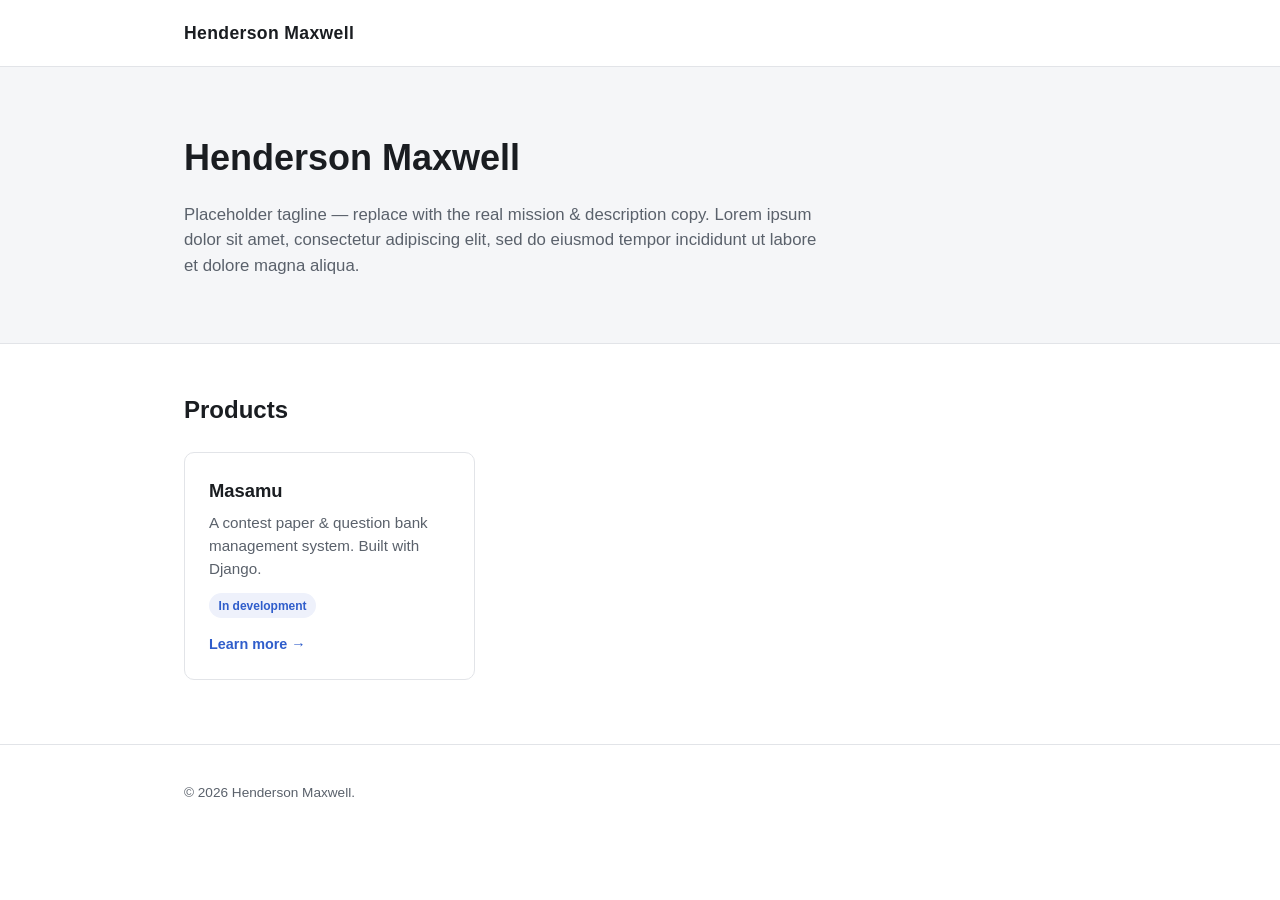
==== index.html @ d7d246d4 "Initial commit." ====
<!DOCTYPE html>
<html lang="en">
<head>
  <meta charset="UTF-8">
  <meta name="viewport" content="width=device-width, initial-scale=1.0">
  <title>Henderson Maxwell</title>
  <meta name="description" content="Henderson Maxwell — placeholder landing page.">
  <link rel="stylesheet" href="css/style.css">
</head>
<body>

  <header class="site-header">
    <div class="container header-inner">
      <span class="logo">Henderson Maxwell</span>
    </div>
  </header>

  <main>
    <section class="hero">
      <div class="container">
        <h1>Henderson Maxwell</h1>
        <p class="tagline">
          Placeholder tagline — replace with the real mission &amp; description copy.
          Lorem ipsum dolor sit amet, consectetur adipiscing elit, sed do eiusmod
          tempor incididunt ut labore et dolore magna aliqua.
        </p>
      </div>
    </section>

    <section class="products" id="products">
      <div class="container">
        <h2>Products</h2>
        <div class="product-grid">

          <!-- Product card. Copy this <article> block to add another product. -->
          <article class="product-card">
            <h3 class="product-name">Masamu</h3>
            <p class="product-description">
              A contest paper &amp; question bank management system. Built with Django.
            </p>
            <p class="product-status">
              <span class="badge badge-dev">In development</span>
            </p>
            <a class="product-link" href="masamu/">
              Learn more &rarr;
            </a>
          </article>
          <!-- End product card -->

        </div>
      </div>
    </section>
  </main>

  <footer class="site-footer">
    <div class="container">
      <p>&copy; 2026 Henderson Maxwell.</p>
    </div>
  </footer>

</body>
</html>
---- css/style.css ----
:root {
  --bg: #ffffff;
  --bg-alt: #f5f6f8;
  --text: #1a1d21;
  --text-muted: #5a616b;
  --accent: #2f5dcb;
  --border: #e2e4e8;
  --card-bg: #ffffff;
  --badge-bg: #eef1fb;
  --badge-text: #2f5dcb;
}

@media (prefers-color-scheme: dark) {
  :root {
    --bg: #14161a;
    --bg-alt: #1b1e23;
    --text: #eceef1;
    --text-muted: #a3a9b2;
    --accent: #7ea0ff;
    --border: #2b2f36;
    --card-bg: #1b1e23;
    --badge-bg: #202844;
    --badge-text: #a9bdff;
  }
}

* {
  box-sizing: border-box;
}

body {
  margin: 0;
  font-family: -apple-system, BlinkMacSystemFont, "Segoe UI", Roboto, Helvetica, Arial, sans-serif;
  background: var(--bg);
  color: var(--text);
  line-height: 1.5;
}

.container {
  max-width: 960px;
  margin: 0 auto;
  padding: 0 1.5rem;
}

a {
  color: var(--accent);
}

.site-header {
  border-bottom: 1px solid var(--border);
}

.header-inner {
  padding: 1.25rem 1.5rem;
}

.logo {
  font-weight: 700;
  font-size: 1.1rem;
  letter-spacing: 0.02em;
}

.hero {
  padding: 4rem 0 3rem;
  background: var(--bg-alt);
  border-bottom: 1px solid var(--border);
}

.hero h1 {
  margin: 0 0 1rem;
  font-size: 2.25rem;
}

.tagline {
  max-width: 640px;
  color: var(--text-muted);
  font-size: 1.05rem;
}

.products {
  padding: 3rem 0 4rem;
}

.products h2 {
  margin: 0 0 1.5rem;
  font-size: 1.5rem;
}

.product-grid {
  display: grid;
  grid-template-columns: repeat(auto-fill, minmax(240px, 1fr));
  gap: 1.25rem;
}

.product-card {
  border: 1px solid var(--border);
  background: var(--card-bg);
  border-radius: 10px;
  padding: 1.5rem;
  display: flex;
  flex-direction: column;
  gap: 0.5rem;
}

.product-name {
  margin: 0;
  font-size: 1.15rem;
}

.product-description {
  margin: 0;
  color: var(--text-muted);
  font-size: 0.95rem;
}

.product-status {
  margin: 0.25rem 0 0;
}

.badge {
  display: inline-block;
  font-size: 0.75rem;
  font-weight: 600;
  padding: 0.2rem 0.6rem;
  border-radius: 999px;
  background: var(--badge-bg);
  color: var(--badge-text);
}

.product-link {
  margin-top: auto;
  padding-top: 0.5rem;
  font-weight: 600;
  font-size: 0.9rem;
  text-decoration: none;
}

.product-link:hover {
  text-decoration: underline;
}

.site-footer {
  border-top: 1px solid var(--border);
  padding: 1.5rem 0;
  color: var(--text-muted);
  font-size: 0.85rem;
}

.back-link {
  font-size: 0.9rem;
  text-decoration: none;
  color: var(--text-muted);
}

.back-link:hover {
  color: var(--accent);
}

.cta-group {
  display: flex;
  flex-wrap: wrap;
  gap: 0.75rem;
  margin-top: 1.5rem;
}

.btn {
  display: inline-block;
  padding: 0.65rem 1.25rem;
  border-radius: 8px;
  font-weight: 600;
  font-size: 0.95rem;
  text-decoration: none;
  border: 1px solid transparent;
}

.btn-primary {
  background: var(--accent);
  color: #ffffff;
}

.btn-primary:hover {
  opacity: 0.9;
}

.btn-secondary {
  background: transparent;
  color: var(--text);
  border-color: var(--border);
}

.btn-secondary:hover {
  border-color: var(--accent);
  color: var(--accent);
}

.section {
  padding: 3rem 0;
}

.section + .section {
  border-top: 1px solid var(--border);
}

.section h2 {
  margin: 0 0 1.25rem;
  font-size: 1.5rem;
}

.feature-list {
  list-style: none;
  margin: 0;
  padding: 0;
  display: grid;
  grid-template-columns: repeat(auto-fill, minmax(220px, 1fr));
  gap: 1.25rem;
}

.feature-list li {
  border: 1px solid var(--border);
  background: var(--card-bg);
  border-radius: 10px;
  padding: 1.25rem;
}

.feature-list h3 {
  margin: 0 0 0.4rem;
  font-size: 1rem;
}

.feature-list p {
  margin: 0;
  color: var(--text-muted);
  font-size: 0.9rem;
}

.callout {
  background: var(--bg-alt);
  border: 1px solid var(--border);
  border-radius: 10px;
  padding: 1.75rem;
  text-align: center;
}

.callout h2 {
  margin: 0 0 0.5rem;
}

.callout p {
  margin: 0 0 1rem;
  color: var(--text-muted);
}
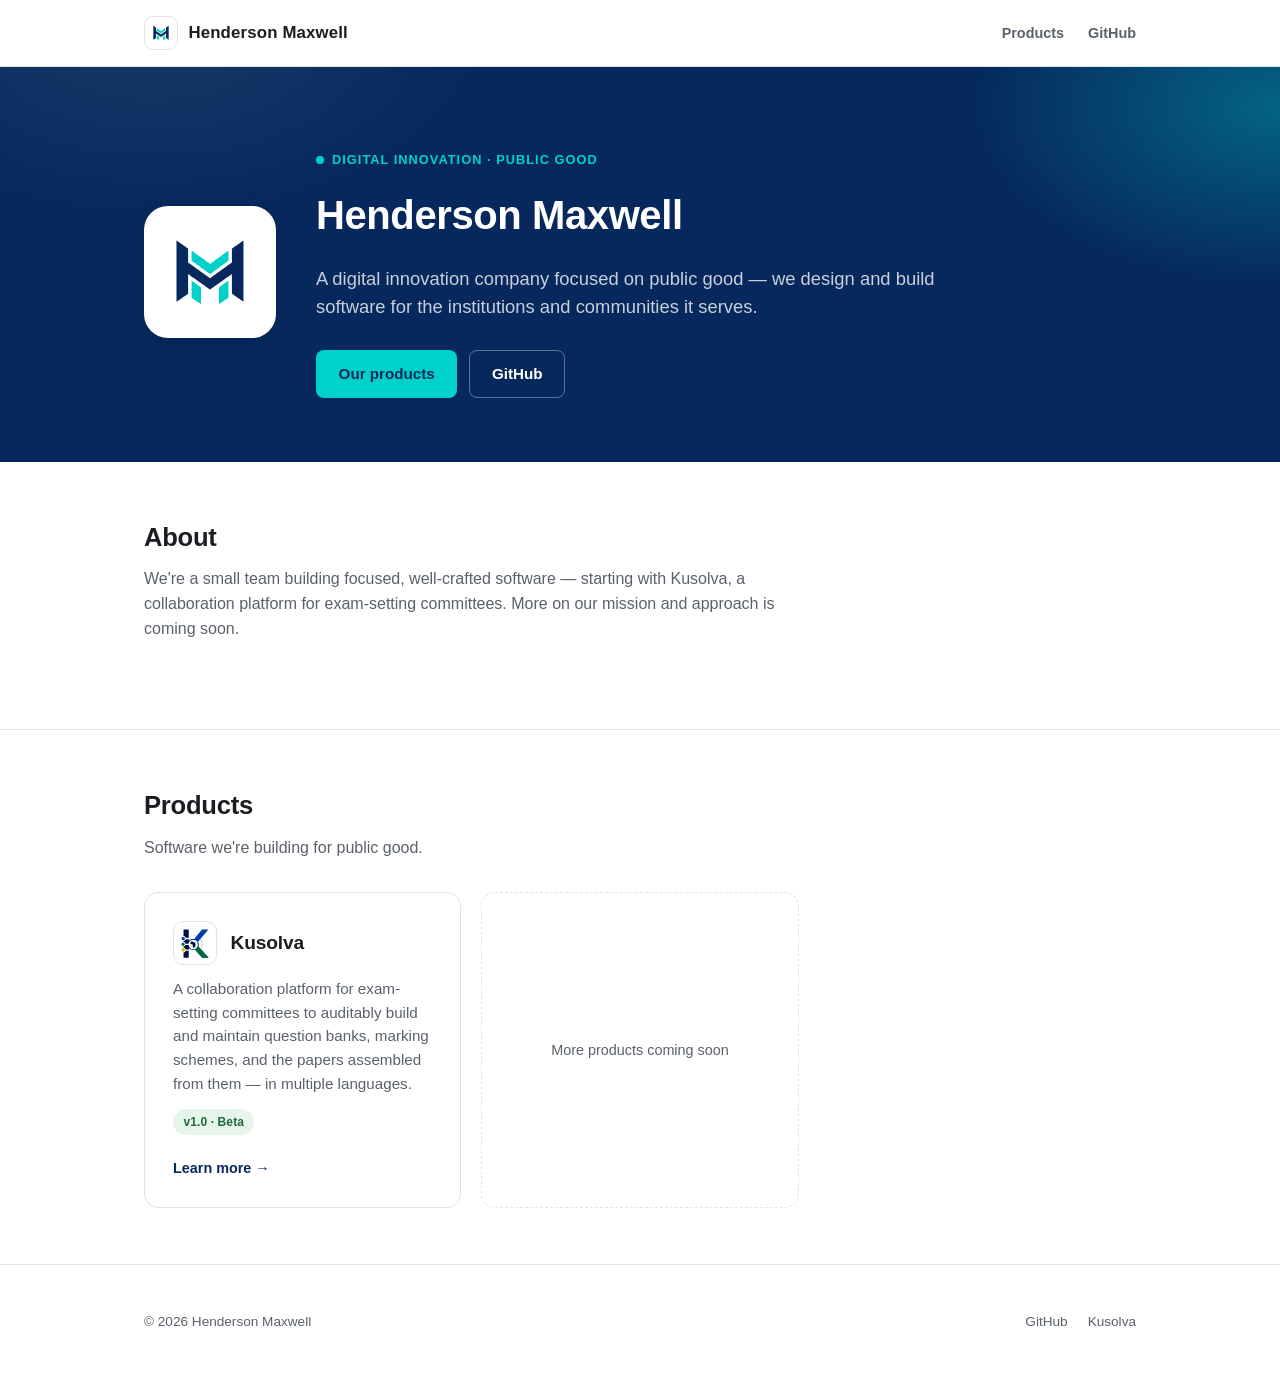
==== commit e8e6d8c9: "[design] finished the initial site for the kusolva project." ====
--- a/index.html
+++ b/index.html
@@ -4,48 +4,82 @@
   <meta charset="UTF-8">
   <meta name="viewport" content="width=device-width, initial-scale=1.0">
   <title>Henderson Maxwell</title>
-  <meta name="description" content="Henderson Maxwell — placeholder landing page.">
+  <meta name="description" content="Henderson Maxwell — a digital innovation company focused on public good.">
+  <link rel="icon" type="image/svg+xml" href="henderson-maxwell-mark.svg">
   <link rel="stylesheet" href="css/style.css">
 </head>
 <body>
 
   <header class="site-header">
     <div class="container header-inner">
-      <span class="logo">Henderson Maxwell</span>
+      <a class="brand" href="/">
+        <span class="brand-mark"><img src="henderson-maxwell-mark.svg" alt="" width="34" height="34"></span>
+        <span class="brand-name">Henderson Maxwell</span>
+      </a>
+      <nav class="site-nav">
+        <a href="#products">Products</a>
+        <a href="https://github.com/henderson-maxwell" target="_blank" rel="noopener noreferrer">GitHub</a>
+      </nav>
     </div>
   </header>
 
   <main>
     <section class="hero">
-      <div class="container">
-        <h1>Henderson Maxwell</h1>
-        <p class="tagline">
-          Placeholder tagline — replace with the real mission &amp; description copy.
-          Lorem ipsum dolor sit amet, consectetur adipiscing elit, sed do eiusmod
-          tempor incididunt ut labore et dolore magna aliqua.
-        </p>
+      <div class="container hero-inner">
+        <span class="hero-mark"><img src="henderson-maxwell-mark.svg" alt="Henderson Maxwell" width="132" height="132"></span>
+        <div class="hero-content">
+          <p class="eyebrow">Digital innovation &middot; Public good</p>
+          <h1>Henderson Maxwell</h1>
+          <p class="tagline tagline-lg">
+            A digital innovation company focused on public good — we design
+            and build software for the institutions and communities it serves.
+          </p>
+          <div class="cta-group">
+            <a class="btn btn-primary" href="#products">Our products</a>
+            <a class="btn btn-secondary" href="https://github.com/henderson-maxwell" target="_blank" rel="noopener noreferrer">GitHub</a>
+          </div>
+        </div>
       </div>
     </section>
 
-    <section class="products" id="products">
+    <section class="section" id="about">
       <div class="container">
-        <h2>Products</h2>
+        <div class="section-head">
+          <h2>About</h2>
+          <p>
+            We're a small team building focused, well-crafted software —
+            starting with Kusolva, a collaboration platform for exam-setting
+            committees. More on our mission and approach is coming soon.
+          </p>
+        </div>
+      </div>
+    </section>
+
+    <section class="section" id="products">
+      <div class="container">
+        <div class="section-head">
+          <h2>Products</h2>
+          <p>Software we're building for public good.</p>
+        </div>
         <div class="product-grid">
 
-          <!-- Product card. Copy this <article> block to add another product. -->
           <article class="product-card">
-            <h3 class="product-name">Masamu</h3>
+            <div class="product-card-head">
+              <span class="product-mark"><img src="kusolva/kusolva-mark.svg" alt="" width="44" height="44"></span>
+              <h3 class="product-name">Kusolva</h3>
+            </div>
             <p class="product-description">
-              A contest paper &amp; question bank management system. Built with Django.
+              A collaboration platform for exam-setting committees to
+              auditably build and maintain question banks, marking schemes,
+              and the papers assembled from them — in multiple languages.
             </p>
-            <p class="product-status">
-              <span class="badge badge-dev">In development</span>
-            </p>
-            <a class="product-link" href="masamu/">
-              Learn more &rarr;
-            </a>
+            <p class="product-status"><span class="badge badge-success">v1.0 &middot; Beta</span></p>
+            <a class="product-link" href="kusolva/">Learn more &rarr;</a>
           </article>
-          <!-- End product card -->
+
+          <article class="product-card placeholder" aria-hidden="true">
+            More products coming soon
+          </article>
 
         </div>
       </div>
@@ -53,8 +87,12 @@
   </main>
 
   <footer class="site-footer">
-    <div class="container">
-      <p>&copy; 2026 Henderson Maxwell.</p>
+    <div class="container footer-inner">
+      <p>&copy; 2026 Henderson Maxwell</p>
+      <div class="footer-links">
+        <a href="https://github.com/henderson-maxwell" target="_blank" rel="noopener noreferrer">GitHub</a>
+        <a href="kusolva/">Kusolva</a>
+      </div>
     </div>
   </footer>
 
--- a/css/style.css
+++ b/css/style.css
@@ -1,13 +1,34 @@
+/* ==========================================================================
+   Henderson Maxwell — shared design system
+   Brand tokens default to Henderson Maxwell (navy / teal). A product page
+   can override --accent, --accent-contrast, --brand-2, --ink and --glow
+   by loading a small stylesheet after this one (see kusolva/kusolva.css).
+   ========================================================================== */
+
 :root {
+  /* neutrals */
   --bg: #ffffff;
   --bg-alt: #f5f6f8;
   --text: #1a1d21;
   --text-muted: #5a616b;
-  --accent: #2f5dcb;
   --border: #e2e4e8;
   --card-bg: #ffffff;
-  --badge-bg: #eef1fb;
-  --badge-text: #2f5dcb;
+
+  /* Henderson Maxwell brand (default) */
+  --ink: #06285c;         /* always-dark brand surface (hero/header bands) */
+  --ink-contrast: #ffffff;
+  --glow: #00d2ca;        /* accent line/dot decoration on --ink surfaces */
+
+  --accent: #06285c;             /* links, icons, borders in light mode */
+  --accent-contrast: #ffffff;    /* text placed on a solid --accent surface */
+  --brand-2: #049a93;            /* secondary accent, e.g. hover/underline */
+
+  --badge-bg: #e5f9f8;
+  --badge-text: #05625d;
+  --badge-success-bg: #e6f4ea;
+  --badge-success-text: #1e6b3c;
+
+  --shadow: 0 1px 2px rgba(20, 24, 33, 0.04), 0 8px 24px rgba(20, 24, 33, 0.06);
 }
 
 @media (prefers-color-scheme: dark) {
@@ -16,11 +37,19 @@
     --bg-alt: #1b1e23;
     --text: #eceef1;
     --text-muted: #a3a9b2;
-    --accent: #7ea0ff;
     --border: #2b2f36;
     --card-bg: #1b1e23;
-    --badge-bg: #202844;
-    --badge-text: #a9bdff;
+
+    --accent: #00d2ca;
+    --accent-contrast: #06285c;
+    --brand-2: #5ce8e1;
+
+    --badge-bg: #123b3a;
+    --badge-text: #6fe4dd;
+    --badge-success-bg: #163625;
+    --badge-success-text: #6fd497;
+
+    --shadow: 0 1px 2px rgba(0, 0, 0, 0.24), 0 8px 24px rgba(0, 0, 0, 0.32);
   }
 }
 
@@ -33,11 +62,12 @@
   font-family: -apple-system, BlinkMacSystemFont, "Segoe UI", Roboto, Helvetica, Arial, sans-serif;
   background: var(--bg);
   color: var(--text);
-  line-height: 1.5;
+  line-height: 1.55;
+  -webkit-font-smoothing: antialiased;
 }
 
 .container {
-  max-width: 960px;
+  max-width: 1040px;
   margin: 0 auto;
   padding: 0 1.5rem;
 }
@@ -46,65 +76,254 @@
   color: var(--accent);
 }
 
+h1, h2, h3 {
+  font-weight: 700;
+  letter-spacing: -0.01em;
+}
+
+/* ---------- header ---------- */
+
 .site-header {
   border-bottom: 1px solid var(--border);
+  background: var(--bg);
 }
 
 .header-inner {
-  padding: 1.25rem 1.5rem;
-}
-
-.logo {
+  display: flex;
+  align-items: center;
+  justify-content: space-between;
+  gap: 1rem;
+  padding: 1rem 1.5rem;
+}
+
+.brand {
+  display: flex;
+  align-items: center;
+  gap: 0.65rem;
+  text-decoration: none;
+  color: var(--text);
+}
+
+.brand-mark {
+  display: flex;
+  align-items: center;
+  justify-content: center;
+  width: 34px;
+  height: 34px;
+  border-radius: 9px;
+  background: #ffffff;
+  border: 1px solid var(--border);
+  padding: 5px;
+  flex: none;
+}
+
+.brand-mark img {
+  width: 100%;
+  height: 100%;
+  object-fit: contain;
+  display: block;
+}
+
+.brand-name {
   font-weight: 700;
-  font-size: 1.1rem;
-  letter-spacing: 0.02em;
-}
+  font-size: 1.05rem;
+  letter-spacing: 0.01em;
+}
+
+.back-link {
+  display: inline-flex;
+  align-items: center;
+  gap: 0.35rem;
+  font-size: 0.9rem;
+  text-decoration: none;
+  color: var(--text-muted);
+}
+
+.back-link:hover {
+  color: var(--accent);
+}
+
+.site-nav {
+  display: flex;
+  align-items: center;
+  gap: 1.5rem;
+}
+
+.site-nav a {
+  font-size: 0.9rem;
+  font-weight: 600;
+  text-decoration: none;
+  color: var(--text-muted);
+}
+
+.site-nav a:hover {
+  color: var(--accent);
+}
+
+/* ---------- brand hero (dark, always on-brand regardless of theme) ------ */
 
 .hero {
-  padding: 4rem 0 3rem;
-  background: var(--bg-alt);
-  border-bottom: 1px solid var(--border);
+  position: relative;
+  padding: 5rem 0 4rem;
+  background: var(--ink);
+  color: var(--ink-contrast);
+  overflow: hidden;
+}
+
+.hero::before {
+  content: "";
+  position: absolute;
+  inset: 0;
+  background:
+    radial-gradient(560px 320px at 12% -10%, rgba(255, 255, 255, 0.08), transparent 60%),
+    radial-gradient(480px 280px at 100% 10%, color-mix(in srgb, var(--glow) 35%, transparent), transparent 65%);
+  pointer-events: none;
+}
+
+.hero-inner {
+  position: relative;
+  display: flex;
+  align-items: center;
+  gap: 2.5rem;
+}
+
+.hero-content {
+  flex: 1;
+  min-width: 0;
+}
+
+.hero-mark {
+  flex: none;
+  width: 132px;
+  height: 132px;
+  border-radius: 24px;
+  background: #ffffff;
+  padding: 18px;
+  box-shadow: var(--shadow);
+}
+
+.hero-mark img {
+  width: 100%;
+  height: 100%;
+  object-fit: contain;
+  display: block;
+}
+
+.eyebrow {
+  display: inline-flex;
+  align-items: center;
+  gap: 0.5rem;
+  font-size: 0.8rem;
+  font-weight: 700;
+  text-transform: uppercase;
+  letter-spacing: 0.08em;
+  color: var(--glow);
+  margin: 0 0 0.9rem;
+}
+
+.eyebrow::before {
+  content: "";
+  width: 8px;
+  height: 8px;
+  border-radius: 50%;
+  background: var(--glow);
 }
 
 .hero h1 {
   margin: 0 0 1rem;
-  font-size: 2.25rem;
-}
-
-.tagline {
-  max-width: 640px;
-  color: var(--text-muted);
-  font-size: 1.05rem;
-}
-
-.products {
-  padding: 3rem 0 4rem;
-}
-
-.products h2 {
-  margin: 0 0 1.5rem;
-  font-size: 1.5rem;
-}
+  font-size: 2.5rem;
+  color: var(--ink-contrast);
+}
+
+.hero .tagline {
+  max-width: 620px;
+  color: rgba(255, 255, 255, 0.78);
+  font-size: 1.08rem;
+}
+
+.hero .tagline.tagline-lg {
+  font-size: 1.15rem;
+}
+
+/* ---------- sections ---------- */
+
+.section {
+  padding: 3.5rem 0;
+}
+
+.section + .section {
+  border-top: 1px solid var(--border);
+}
+
+.section-head {
+  max-width: 680px;
+  margin: 0 0 2rem;
+}
+
+.section-head h2 {
+  margin: 0 0 0.6rem;
+  font-size: 1.6rem;
+}
+
+.section-head p {
+  margin: 0;
+  color: var(--text-muted);
+}
+
+/* ---------- products grid ---------- */
 
 .product-grid {
   display: grid;
-  grid-template-columns: repeat(auto-fill, minmax(240px, 1fr));
+  grid-template-columns: repeat(auto-fill, minmax(280px, 1fr));
   gap: 1.25rem;
 }
 
 .product-card {
   border: 1px solid var(--border);
   background: var(--card-bg);
+  border-radius: 14px;
+  padding: 1.75rem;
+  display: flex;
+  flex-direction: column;
+  gap: 0.6rem;
+  transition: border-color 0.15s ease, transform 0.15s ease;
+}
+
+.product-card:hover {
+  border-color: var(--accent);
+  transform: translateY(-2px);
+}
+
+.product-card-head {
+  display: flex;
+  align-items: center;
+  gap: 0.85rem;
+  margin-bottom: 0.15rem;
+}
+
+.product-mark {
+  display: flex;
+  align-items: center;
+  justify-content: center;
+  width: 44px;
+  height: 44px;
   border-radius: 10px;
-  padding: 1.5rem;
-  display: flex;
-  flex-direction: column;
-  gap: 0.5rem;
+  background: #ffffff;
+  border: 1px solid var(--border);
+  padding: 6px;
+  flex: none;
+}
+
+.product-mark img {
+  width: 100%;
+  height: 100%;
+  object-fit: contain;
+  display: block;
 }
 
 .product-name {
   margin: 0;
-  font-size: 1.15rem;
+  font-size: 1.2rem;
 }
 
 .product-description {
@@ -116,66 +335,81 @@
 .product-status {
   margin: 0.25rem 0 0;
 }
+
+.product-link {
+  margin-top: auto;
+  padding-top: 0.75rem;
+  font-weight: 600;
+  font-size: 0.9rem;
+  text-decoration: none;
+}
+
+.product-link:hover {
+  text-decoration: underline;
+}
+
+.product-card.placeholder {
+  align-items: center;
+  justify-content: center;
+  text-align: center;
+  color: var(--text-muted);
+  border-style: dashed;
+  font-size: 0.9rem;
+}
+
+.product-card.placeholder:hover {
+  transform: none;
+  border-color: var(--border);
+}
+
+/* ---------- badges ---------- */
 
 .badge {
   display: inline-block;
   font-size: 0.75rem;
-  font-weight: 600;
-  padding: 0.2rem 0.6rem;
+  font-weight: 700;
+  padding: 0.25rem 0.65rem;
   border-radius: 999px;
   background: var(--badge-bg);
   color: var(--badge-text);
-}
-
-.product-link {
-  margin-top: auto;
-  padding-top: 0.5rem;
-  font-weight: 600;
-  font-size: 0.9rem;
-  text-decoration: none;
-}
-
-.product-link:hover {
-  text-decoration: underline;
-}
-
-.site-footer {
-  border-top: 1px solid var(--border);
-  padding: 1.5rem 0;
-  color: var(--text-muted);
-  font-size: 0.85rem;
-}
-
-.back-link {
-  font-size: 0.9rem;
-  text-decoration: none;
-  color: var(--text-muted);
-}
-
-.back-link:hover {
-  color: var(--accent);
-}
+  letter-spacing: 0.01em;
+}
+
+.badge-success {
+  background: var(--badge-success-bg);
+  color: var(--badge-success-text);
+}
+
+.badge-on-dark {
+  background: rgba(255, 255, 255, 0.12);
+  color: var(--ink-contrast);
+}
+
+/* ---------- buttons ---------- */
 
 .cta-group {
   display: flex;
   flex-wrap: wrap;
   gap: 0.75rem;
-  margin-top: 1.5rem;
+  margin-top: 1.75rem;
 }
 
 .btn {
-  display: inline-block;
-  padding: 0.65rem 1.25rem;
+  display: inline-flex;
+  align-items: center;
+  gap: 0.4rem;
+  padding: 0.7rem 1.35rem;
   border-radius: 8px;
   font-weight: 600;
   font-size: 0.95rem;
   text-decoration: none;
   border: 1px solid transparent;
+  cursor: pointer;
 }
 
 .btn-primary {
-  background: var(--accent);
-  color: #ffffff;
+  background: var(--glow);
+  color: var(--ink);
 }
 
 .btn-primary:hover {
@@ -183,69 +417,176 @@
 }
 
 .btn-secondary {
+  background: transparent;
+  color: var(--ink-contrast);
+  border-color: rgba(255, 255, 255, 0.35);
+}
+
+.btn-secondary:hover {
+  border-color: var(--ink-contrast);
+}
+
+/* solid variants for use on light (non-hero) backgrounds */
+.btn-on-light-primary {
+  background: var(--accent);
+  color: var(--accent-contrast);
+}
+
+.btn-on-light-primary:hover {
+  opacity: 0.9;
+}
+
+.btn-on-light-secondary {
   background: transparent;
   color: var(--text);
   border-color: var(--border);
 }
 
-.btn-secondary:hover {
+.btn-on-light-secondary:hover {
   border-color: var(--accent);
   color: var(--accent);
 }
 
-.section {
-  padding: 3rem 0;
-}
-
-.section + .section {
-  border-top: 1px solid var(--border);
-}
-
-.section h2 {
-  margin: 0 0 1.25rem;
-  font-size: 1.5rem;
-}
+/* ---------- feature list ---------- */
 
 .feature-list {
   list-style: none;
   margin: 0;
   padding: 0;
   display: grid;
-  grid-template-columns: repeat(auto-fill, minmax(220px, 1fr));
+  grid-template-columns: repeat(auto-fill, minmax(230px, 1fr));
   gap: 1.25rem;
 }
 
 .feature-list li {
   border: 1px solid var(--border);
   background: var(--card-bg);
-  border-radius: 10px;
-  padding: 1.25rem;
+  border-radius: 12px;
+  padding: 1.4rem;
+}
+
+.feature-icon {
+  display: flex;
+  align-items: center;
+  justify-content: center;
+  width: 38px;
+  height: 38px;
+  border-radius: 9px;
+  background: var(--badge-bg);
+  color: var(--accent);
+  margin-bottom: 0.9rem;
 }
 
 .feature-list h3 {
   margin: 0 0 0.4rem;
-  font-size: 1rem;
+  font-size: 1.02rem;
 }
 
 .feature-list p {
   margin: 0;
   color: var(--text-muted);
-  font-size: 0.9rem;
-}
+  font-size: 0.92rem;
+}
+
+/* ---------- language pills ---------- */
+
+.pill-row {
+  display: flex;
+  flex-wrap: wrap;
+  gap: 0.5rem;
+  margin-top: 1.25rem;
+}
+
+.pill {
+  display: inline-flex;
+  align-items: center;
+  padding: 0.3rem 0.75rem;
+  border-radius: 999px;
+  font-size: 0.8rem;
+  font-weight: 600;
+  border: 1px solid rgba(255, 255, 255, 0.28);
+  color: var(--ink-contrast);
+}
+
+/* ---------- callout ---------- */
 
 .callout {
   background: var(--bg-alt);
   border: 1px solid var(--border);
-  border-radius: 10px;
-  padding: 1.75rem;
+  border-radius: 14px;
+  padding: 2.25rem;
   text-align: center;
 }
 
 .callout h2 {
   margin: 0 0 0.5rem;
+  font-size: 1.4rem;
 }
 
 .callout p {
-  margin: 0 0 1rem;
-  color: var(--text-muted);
-}
+  margin: 0 0 1.25rem;
+  color: var(--text-muted);
+}
+
+.callout .cta-group {
+  justify-content: center;
+  margin-top: 0;
+}
+
+/* ---------- footer ---------- */
+
+.site-footer {
+  border-top: 1px solid var(--border);
+  padding: 2rem 0;
+  color: var(--text-muted);
+  font-size: 0.85rem;
+}
+
+.footer-inner {
+  display: flex;
+  flex-wrap: wrap;
+  align-items: center;
+  justify-content: space-between;
+  gap: 1rem;
+}
+
+.footer-links {
+  display: flex;
+  gap: 1.25rem;
+}
+
+.footer-links a {
+  color: var(--text-muted);
+  text-decoration: none;
+}
+
+.footer-links a:hover {
+  color: var(--accent);
+}
+
+/* ---------- responsive ---------- */
+
+@media (max-width: 640px) {
+  .hero {
+    padding: 3.5rem 0 3rem;
+  }
+
+  .hero-inner {
+    flex-direction: column;
+    align-items: flex-start;
+    gap: 1.75rem;
+  }
+
+  .hero-mark {
+    width: 96px;
+    height: 96px;
+  }
+
+  .hero h1 {
+    font-size: 2rem;
+  }
+
+  .site-nav {
+    gap: 1rem;
+  }
+}
